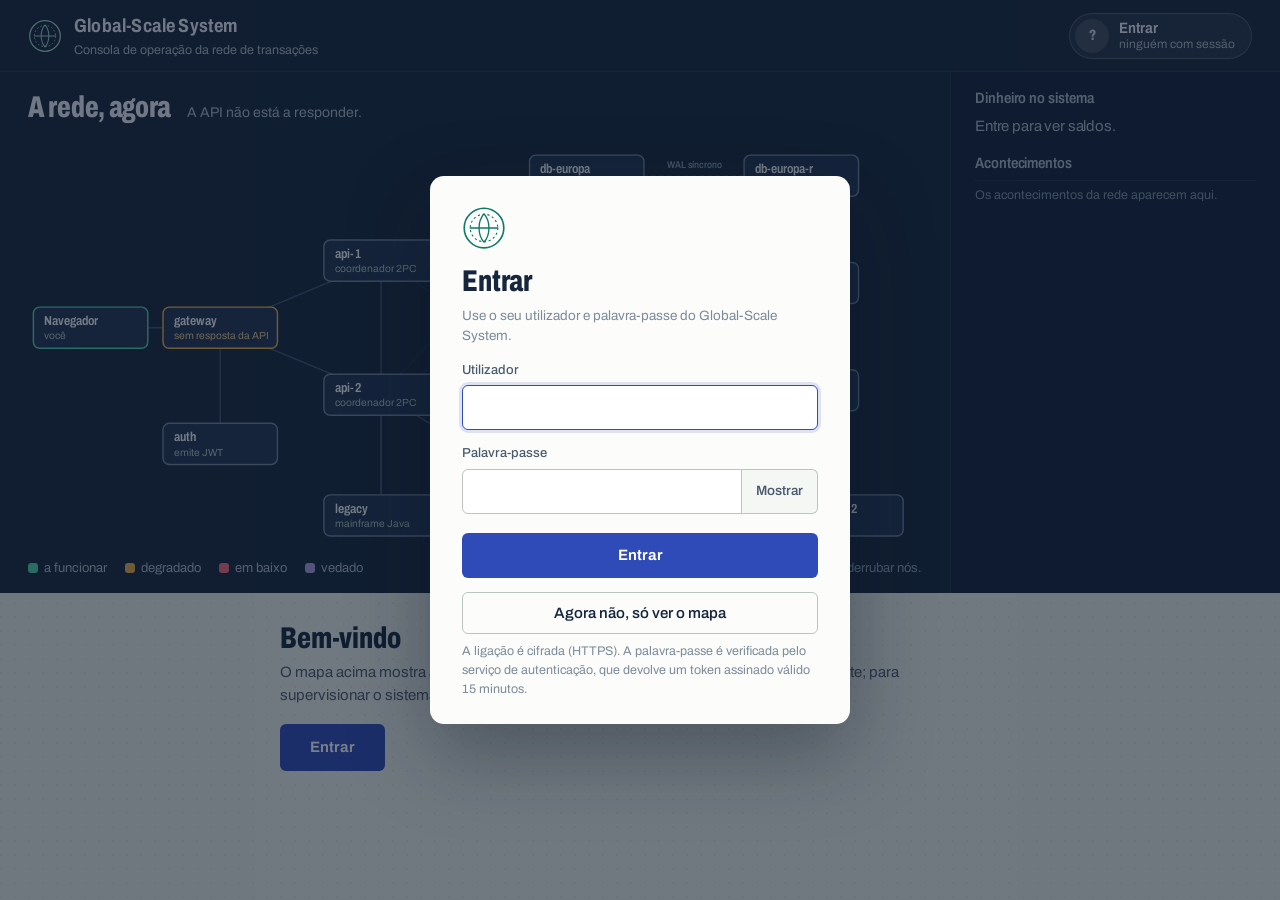
==== ui/index.html @ 15cae607 "Interface grafica, regiao Africa, carteiras moveis, extrato e gestao de clientes Terceiro fragmento " ====
<!doctype html>
<html lang="pt">
<head>
<meta charset="utf-8">
<meta name="viewport" content="width=device-width, initial-scale=1">
<title>Global-Scale System — Consola de operação</title>
<link rel="icon" href="data:,">
<link rel="stylesheet" href="app.css">
</head>
<body>

<header class="barra">
  <div class="marca">
    <svg class="selo-marca" viewBox="0 0 40 40" aria-hidden="true">
      <circle cx="20" cy="20" r="18" fill="none" stroke="currentColor" stroke-width="1.5"/>
      <circle cx="20" cy="20" r="12.5" fill="none" stroke="currentColor" stroke-width="1" stroke-dasharray="2 2.4"/>
      <path d="M7 20h26M20 7c-6 7-6 19 0 26M20 7c6 7 6 19 0 26" fill="none" stroke="currentColor" stroke-width="1.2"/>
    </svg>
    <div>
      <span class="marca-nome">Global-Scale System</span>
      <span class="marca-sub">Consola de operação da rede de transações</span>
    </div>
  </div>
  <div class="utilizador" id="utilizador">
    <button class="pilula" id="pilula" type="button" aria-haspopup="true" aria-expanded="false">
      <span class="pil-ini" id="pil-ini" aria-hidden="true">?</span>
      <span class="pil-texto"><span class="pil-nome" id="pil-nome">Entrar</span><span class="pil-papel" id="pil-papel">ninguém com sessão</span></span>
    </button>
    <div class="pil-menu" id="pil-menu" hidden>
      <p id="pil-menu-info"></p>
      <button class="discreto" id="btn-sair" type="button">Terminar sessão</button>
    </div>
  </div>
</header>

<!-- ======================================================= MAPA AO VIVO -->
<section class="palco" aria-label="Estado da rede ao vivo">
  <div class="palco-mapa">
    <div class="palco-cab">
      <h1>A rede, agora</h1>
      <p id="mapa-legenda">A ler o estado dos nós…</p>
    </div>
    <svg id="mapa" viewBox="0 0 1000 475" role="img" aria-label="Topologia do sistema"></svg>
    <ul class="legenda-cores" aria-label="Legenda">
      <li><i class="c-ok"></i>a funcionar</li>
      <li><i class="c-aviso"></i>degradado</li>
      <li><i class="c-falha"></i>em baixo</li>
      <li><i class="c-vedado"></i>vedado</li>
      <li class="dica" id="mapa-dica"></li>
    </ul>
  </div>
  <aside class="livro">
    <h2 id="livro-titulo">Dinheiro no sistema</h2>
    <div id="livro-total" class="livro-total">—</div>
    <div class="livro-moeda" id="livro-moeda">equivalente em meticais</div>
    <dl id="livro-moedas" class="livro-moedas"></dl>
    <div id="livro-conservacao" class="livro-conservacao"></div>
    <h2 class="livro-ev">Acontecimentos</h2>
    <ol id="eventos" class="eventos"></ol>
  </aside>
</section>

<div class="corpo">
  <nav class="menu" id="menu" aria-label="Secções">
    <!-- Cliente -->
    <p class="menu-grupo" data-papel="cliente">O meu banco</p>
    <button data-sep="inicio" data-papel="cliente">Início</button>
    <button data-sep="transferir" data-papel="cliente">Transferir</button>
    <button data-sep="extrato" data-papel="cliente">Extrato</button>
    <p class="menu-grupo" data-papel="cliente">Pôr à prova</p>
    <button data-sep="seguranca" data-papel="cliente">Ataques</button>
    <!-- Administrador -->
    <p class="menu-grupo" data-papel="admin">Gestão</p>
    <button data-sep="clientes" data-papel="admin">Clientes e contas</button>
    <button data-sep="depositar" data-papel="admin">Depositar</button>
    <p class="menu-grupo" data-papel="admin">Supervisão</p>
    <button data-sep="bd" data-papel="admin">Bases de dados</button>
    <button data-sep="cenarios" data-papel="admin">Cenários de falha</button>
    <button data-sep="admin" data-papel="admin">Coordenador 2PC</button>
    <button data-sep="dfs" data-papel="admin">Ficheiros no HDFS</button>
    <!-- Ambos -->
    <p class="menu-grupo" data-papel="ambos">Informação</p>
    <button data-sep="cambio" data-papel="ambos">Câmbio</button>
  </nav>

  <main>
    <!-- ===================================================== SEM SESSÃO -->
    <section class="painel" id="sep-entrada">
      <header class="painel-cab">
        <h2>Bem-vindo</h2>
        <p>O mapa acima mostra a rede em tempo real. Para movimentar contas, entre como cliente; para supervisionar o sistema e simular falhas, entre como administrador.</p>
      </header>
      <button class="acao" id="btn-entrar-grande" type="button">Entrar</button>
    </section>

    <!-- ===================================================== CLIENTE: INÍCIO -->
    <section class="painel" id="sep-inicio" hidden>
      <header class="painel-cab">
        <h2 id="ola">Olá</h2>
        <p>Saldos lidos agora, em paralelo, nos servidores da Europa, da América e de África.</p>
      </header>
      <div id="cartoes-contas" class="cartoes-contas"></div>
      <div class="atalhos">
        <button class="atalho" type="button" data-ir="transferir" data-modo="interna"><b>Transferir</b><span>para clientes do Global-Scale</span></button>
        <button class="atalho" type="button" data-ir="transferir" data-modo="carteira"><b>Carteira móvel</b><span>M-Pesa, e-Mola ou mKesh</span></button>
        <button class="atalho" type="button" data-ir="transferir" data-modo="banco"><b>Outro banco</b><span>transferência por IBAN</span></button>
        <button class="atalho" type="button" data-ir="extrato"><b>Extrato</b><span>débitos, créditos e saldos</span></button>
      </div>
      <h2 class="titulo-sec">Últimos movimentos</h2>
      <div id="ultimos"></div>
    </section>

    <!-- ===================================================== CLIENTE: TRANSFERIR -->
    <section class="painel" id="sep-transferir" hidden>
      <header class="painel-cab">
        <h2>Transferir</h2>
        <p>Escolha para onde vai o dinheiro. Antes de enviar, verá sempre um resumo para confirmar.</p>
      </header>
      <div class="segmentos" role="tablist" aria-label="Tipo de transferência">
        <button type="button" role="tab" data-modo="interna" aria-selected="true">Cliente do Global-Scale</button>
        <button type="button" role="tab" data-modo="carteira" aria-selected="false">Carteira móvel</button>
        <button type="button" role="tab" data-modo="banco" aria-selected="false">Outro banco</button>
      </div>

      <form id="form-transf" class="folha" novalidate>
        <div class="campos dois">
          <label><span>De</span><select id="tr-origem" required></select></label>
          <!-- destino: cliente do Global-Scale -->
          <label data-modo="interna"><span>Para</span><select id="tr-destino"></select></label>
          <!-- destino: carteira móvel -->
          <div data-modo="carteira" class="destino-carteira">
            <span class="rotulo">Operadora</span>
            <div class="operadoras" id="operadoras" role="radiogroup" aria-label="Operadora">
              <button type="button" role="radio" data-op="M-PESA" class="op mpesa" aria-checked="true">M-Pesa</button>
              <button type="button" role="radio" data-op="E-MOLA" class="op emola" aria-checked="false">e-Mola</button>
              <button type="button" role="radio" data-op="MKESH" class="op mkesh" aria-checked="false">mKesh</button>
            </div>
          </div>
          <!-- destino: outro banco -->
          <label data-modo="banco"><span>Banco de destino</span><select id="tr-banco">
            <option value="BCI">BCI</option><option value="MILLENNIUM-BIM">Millennium bim</option>
            <option value="STANDARD-BANK">Standard Bank</option><option value="ABSA">Absa</option>
            <option value="MOZA">Moza Banco</option><option value="BANCO-PARCEIRO-MZ">Banco Parceiro</option>
          </select></label>
        </div>
        <div class="campos dois" data-modo="carteira">
          <label><span>Número de telemóvel</span>
            <span class="com-prefixo"><b>+258</b><input id="tr-numero" inputmode="numeric" placeholder="84 123 4567" autocomplete="off"></span>
          </label>
          <div class="titular-carteira" id="tr-titular" aria-live="polite"><span class="nota">Escreva o número para confirmarmos o nome do titular.</span></div>
        </div>
        <div class="campos dois" data-modo="banco">
          <label><span>IBAN do destinatário</span><input id="tr-iban" placeholder="MZ59 0001 0000 0012 3456 7890 1" autocomplete="off"></label>
          <label><span>Nome do destinatário</span><input id="tr-nome-banco" placeholder="Como aparece na conta" autocomplete="off"></label>
        </div>
        <div class="campos dois">
          <label><span>Montante</span>
            <span class="com-moeda"><input id="tr-valor" inputmode="decimal" placeholder="0,00" required><b id="tr-moeda">€</b></span>
          </label>
          <div class="previsao" id="tr-previsao" aria-live="polite"></div>
        </div>
        <details class="avancado">
          <summary>Modo de demonstração: simular uma falha nesta transferência</summary>
          <div class="campos dois" data-modo="interna">
            <label><span>Falha a simular</span><select id="tr-falha">
              <option value="">Nenhuma (transferência normal)</option>
              <option value="participante_indisponivel_fase1">Um servidor fica inacessível na fase 1</option>
              <option value="atraso_fase2">O coordenador espera 20 s antes da fase 2</option>
              <option value="crash_coordenador_fase2">O coordenador morre na fase 2 e reinicia</option>
              <option value="crash_permanente_coordenador">O coordenador morre de vez na fase 2</option>
            </select></label>
            <label><span>Servidor que coordena</span><select id="tr-via">
              <option value="">O que o gateway escolher</option>
              <option value="api-1">api-1</option>
              <option value="api-2">api-2</option>
            </select></label>
          </div>
          <label class="marcar" data-modo="externo"><input type="checkbox" id="tr-legado-falha"> A rede interbancária está em baixo (o dinheiro é debitado e depois devolvido)</label>
        </details>
        <p class="erro-texto" id="tr-erro" aria-live="polite"></p>
        <div class="rodape-form">
          <p class="nota" id="tr-nota">Antes de enviar, verá um resumo para confirmar.</p>
          <button class="acao" type="submit">Rever transferência</button>
        </div>
      </form>

      <div id="confirmacao" class="confirmacao" hidden>
        <h3>Confirme a transferência</h3>
        <div class="resumo" id="resumo"></div>
        <p class="nota" id="resumo-nota"></p>
        <div class="rodape-form">
          <button class="discreto" id="btn-voltar" type="button">Voltar e alterar</button>
          <button class="acao" id="btn-confirmar" type="button">Confirmar e transferir</button>
        </div>
      </div>
      <div id="res-transf" class="respostas"></div>
    </section>

    <!-- ===================================================== CLIENTE: EXTRATO -->
    <section class="painel" id="sep-extrato" hidden>
      <header class="painel-cab com-acao">
        <div><h2>Extrato</h2><p>Débitos, créditos e o saldo depois de cada movimento.</p></div>
        <div class="grupo-botoes sem-margem nao-imprimir">
          <button class="discreto" id="btn-csv" type="button">Descarregar CSV</button>
          <button class="discreto" id="btn-imprimir" type="button">Imprimir</button>
        </div>
      </header>
      <form class="filtros nao-imprimir" id="form-extrato">
        <label><span>Conta</span><select id="ex-conta"></select></label>
        <label><span>Período</span><select id="ex-periodo">
          <option value="30">Últimos 30 dias</option><option value="mes">Este mês</option>
          <option value="7">Últimos 7 dias</option><option value="tudo" selected>Desde a abertura</option>
          <option value="outro">Escolher datas…</option>
        </select></label>
        <label class="datas" data-datas><span>De</span><input type="date" id="ex-de"></label>
        <label class="datas" data-datas><span>Até</span><input type="date" id="ex-ate"></label>
      </form>
      <div id="extrato"></div>
    </section>

    <!-- ===================================================== CLIENTE: ATAQUES -->
    <section class="painel" id="sep-seguranca" hidden>
      <header class="painel-cab">
        <h2>Ataques</h2>
        <p>Cada botão envia à API um pedido malicioso real, feito com a sua sessão. O resultado mostra a defesa que o travou.</p>
      </header>
      <div class="ataques" id="lista-ataques"></div>
      <div id="res-seg" class="respostas"></div>
    </section>

    <!-- ===================================================== ADMIN: CENÁRIOS -->
    <section class="painel" id="sep-cenarios" hidden>
      <header class="painel-cab">
        <h2>Cenários de falha</h2>
        <p>Cada cenário derruba contentores reais, gera tráfego e confirma no fim que o dinheiro no sistema é o mesmo. Acompanhe no mapa.</p>
        <p class="nota">O administrador não movimenta contas. As transferências dos cenários são feitas automaticamente por dois clientes de teste (Ana e Diego), como num teste automático.</p>
      </header>
      <div class="cenarios" id="lista-cenarios"></div>
      <div class="diario">
        <div class="diario-cab"><h3>Diário de execução</h3><button id="btn-limpar-exec" class="discreto" type="button">Limpar</button></div>
        <ol class="exec" id="exec"><li class="vazio">Escolha um cenário para começar.</li></ol>
      </div>
    </section>

    <!-- ===================================================== ADMIN: CLIENTES -->
    <section class="painel" id="sep-clientes" hidden>
      <header class="painel-cab com-acao">
        <div><h2>Clientes e contas</h2>
        <p>Os utilizadores vêm do serviço de autenticação; as contas, dos três fragmentos.</p></div>
        <div class="grupo-botoes sem-margem">
          <button id="btn-clientes" class="discreto" type="button">Atualizar</button>
          <button id="btn-novo-cliente" class="acao" type="button">Novo cliente</button>
        </div>
      </header>
      <form id="form-cliente" class="folha" hidden novalidate>
        <h3>Novo cliente</h3>
        <div class="campos dois">
          <label><span>Nome completo</span><input id="nc-nome" placeholder="ex.: Marta Sitoe" autocomplete="off"></label>
          <label><span>Utilizador (para entrar)</span><input id="nc-user" placeholder="ex.: marta" autocomplete="off" autocapitalize="none" spellcheck="false"></label>
        </div>
        <div class="campos dois">
          <label><span>Palavra-passe inicial</span>
            <span class="com-olho"><input id="nc-pass" autocomplete="new-password"><button type="button" id="btn-gerar" class="olho">Gerar</button></span>
          </label>
          <p class="nota alinhar-fundo">Mínimo 8 caracteres, com letras e números. Entregue-a ao cliente.</p>
        </div>
        <h3 class="sub-titulo">Primeira conta</h3>
        <div class="campos tres">
          <label><span>Região (servidor onde fica guardada)</span><select id="nc-regiao">
            <option value="AF">África</option><option value="EU">Europa</option><option value="AM">América</option></select></label>
          <label><span>Moeda</span><select id="nc-moeda">
            <option value="MZN">Meticais (MT)</option><option value="EUR">Euros (€)</option>
            <option value="USD">Dólares (US$)</option><option value="ZAR">Randes (R)</option></select></label>
          <label><span>Depósito inicial (opcional)</span><input id="nc-deposito" inputmode="decimal" placeholder="0,00"></label>
        </div>
        <p class="erro-texto" id="nc-erro" aria-live="polite"></p>
        <div class="rodape-form">
          <button class="discreto" id="btn-cancelar-cliente" type="button">Cancelar</button>
          <button class="acao" type="submit">Criar cliente</button>
        </div>
      </form>
      <form id="form-conta" class="folha" hidden novalidate>
        <h3 id="na-titulo">Abrir conta</h3>
        <div class="campos dois">
          <label><span>Região</span><select id="na-regiao">
            <option value="AF">África</option><option value="EU">Europa</option><option value="AM">América</option></select></label>
          <label><span>Moeda</span><select id="na-moeda">
            <option value="MZN">Meticais (MT)</option><option value="EUR">Euros (€)</option>
            <option value="USD">Dólares (US$)</option><option value="ZAR">Randes (R)</option></select></label>
        </div>
        <p class="erro-texto" id="na-erro"></p>
        <div class="rodape-form">
          <button class="discreto" id="btn-cancelar-conta" type="button">Cancelar</button>
          <button class="acao" type="submit">Abrir conta</button>
        </div>
      </form>
      <div id="res-clientes" class="respostas"></div>
      <div class="barra-filtro">
        <div class="segmentos" role="tablist" aria-label="Filtrar por região" id="filtro-regiao">
          <button type="button" role="tab" data-reg="" aria-selected="true">Todas as regiões</button>
          <button type="button" role="tab" data-reg="EU" aria-selected="false">Europa</button>
          <button type="button" role="tab" data-reg="AM" aria-selected="false">América</button>
          <button type="button" role="tab" data-reg="AF" aria-selected="false">África</button>
        </div>
        <span class="nota" id="filtro-resumo"></span>
      </div>
      <div id="lista-clientes"></div>
    </section>

    <!-- ===================================================== ADMIN: BASES DE DADOS -->
    <section class="painel" id="sep-bd" hidden>
      <header class="painel-cab com-acao">
        <div><h2>Bases de dados</h2>
        <p>Cada nó lido diretamente, um a um. Cada região guarda só as suas contas; a réplica tem de ser igual ao primário; a tabela de taxas é igual em todos.</p></div>
        <button id="btn-bd" class="discreto" type="button">Atualizar</button>
      </header>
      <div id="bd-resumo"></div>
      <div id="bd-detalhe"></div>
    </section>

    <!-- ===================================================== ADMIN: DEPOSITAR -->
    <section class="painel" id="sep-depositar" hidden>
      <header class="painel-cab">
        <h2>Depositar</h2>
        <p>Regista dinheiro que entra no banco, por exemplo um depósito ao balcão. O administrador pode creditar contas, mas nunca as pode debitar.</p>
      </header>
      <form id="form-deposito" class="folha" novalidate>
        <div class="campos dois">
          <label><span>Conta do cliente</span><select id="dp-conta"></select></label>
          <label><span>Descrição (aparece no extrato)</span><input id="dp-desc" value="Depósito em numerário"></label>
        </div>
        <div class="campos dois">
          <label><span>Montante</span><span class="com-moeda"><input id="dp-valor" inputmode="decimal" placeholder="0,00"><b id="dp-moeda">MT</b></span></label>
          <div class="previsao" id="dp-previsao"></div>
        </div>
        <p class="erro-texto" id="dp-erro" aria-live="polite"></p>
        <div class="rodape-form">
          <p class="nota">O depósito é uma transação local no servidor da conta e fica na auditoria.</p>
          <button class="acao" type="submit">Depositar</button>
        </div>
      </form>
      <div id="res-deposito" class="respostas"></div>
    </section>

    <!-- ===================================================== AMBOS: CÂMBIO -->
    <section class="painel" id="sep-cambio" hidden>
      <header class="painel-cab com-acao">
        <div><h2>Câmbio</h2>
        <p>A tabela de taxas existe em cada servidor de dados. As cópias têm de ser iguais; uma alteração só passa se todas a aceitarem.</p></div>
        <button id="btn-taxas" class="discreto" type="button">Atualizar</button>
      </header>
      <div id="tabela-taxas"></div>
      <form id="form-taxa" class="folha" data-papel="admin">
        <h3>Alterar uma taxa</h3>
        <div class="campos dois">
          <label><span>Moeda</span><select id="tx-moeda"><option>EUR</option><option>USD</option></select></label>
          <label><span>Meticais por unidade</span><input id="tx-valor" inputmode="decimal" value="69.50" required></label>
        </div>
        <div class="rodape-form">
          <p class="nota">Feita com Two-Phase Commit em todas as cópias.</p>
          <button class="acao" type="submit">Alterar em todas as cópias</button>
        </div>
      </form>
      <div id="res-taxa" class="respostas"></div>
    </section>

    <!-- ===================================================== ADMIN: HDFS -->
    <section class="painel" id="sep-dfs" hidden>
      <header class="painel-cab">
        <h2>Ficheiros no HDFS</h2>
        <p>Relatórios e auditoria ficam no sistema de ficheiros distribuído, com cada bloco em dois DataNodes.</p>
      </header>
      <div class="grupo-botoes">
        <button id="btn-rel-gerar" class="acao" type="button">Gerar relatório de saldos</button>
        <button id="btn-rel-listar" class="discreto" type="button">Ver relatórios</button>
        <button id="btn-aud" class="discreto" type="button">Ver auditoria</button>
      </div>
      <div id="lista-rel"></div>
      <div id="lista-aud"></div>
      <div id="res-dfs" class="respostas"></div>
    </section>

    <!-- ===================================================== ADMIN: COORDENADOR -->
    <section class="painel" id="sep-admin" hidden>
      <header class="painel-cab">
        <h2>Coordenador 2PC</h2>
        <p>Transações que cada servidor da API coordenou e as que ainda estão preparadas à espera de decisão.</p>
      </header>
      <div class="grupo-botoes">
        <button id="btn-2pc" class="acao" type="button">Ver estado do coordenador</button>
        <button id="btn-recuperar" class="discreto" type="button">Correr a recuperação agora</button>
        <button id="btn-totais" class="discreto" type="button">Ver totais detalhados</button>
      </div>
      <div id="res-admin" class="respostas"></div>
      <p class="nota">Depois de uma promoção de réplica, reponha a topologia inicial no terminal com <code>powershell -ExecutionPolicy Bypass -File scripts\reset-alta-disponibilidade.ps1</code>.</p>
    </section>
  </main>
</div>

<!-- ======================================================= LOGIN -->
<dialog id="dlg-login" class="dialogo">
  <form id="form-login" class="entrada" novalidate>
    <svg class="selo-entrada" viewBox="0 0 40 40" aria-hidden="true">
      <circle cx="20" cy="20" r="18" fill="none" stroke="currentColor" stroke-width="1.5"/>
      <circle cx="20" cy="20" r="12.5" fill="none" stroke="currentColor" stroke-width="1" stroke-dasharray="2 2.4"/>
      <path d="M7 20h26M20 7c-6 7-6 19 0 26M20 7c6 7 6 19 0 26" fill="none" stroke="currentColor" stroke-width="1.2"/>
    </svg>
    <h2>Entrar</h2>
    <p class="nota">Use o seu utilizador e palavra-passe do Global-Scale System.</p>
    <label><span>Utilizador</span><input id="login-user" autocomplete="username" autocapitalize="none" spellcheck="false" required></label>
    <label><span>Palavra-passe</span>
      <span class="com-olho"><input id="login-pass" type="password" autocomplete="current-password" required>
      <button type="button" id="btn-olho" class="olho" aria-label="Mostrar a palavra-passe">Mostrar</button></span>
    </label>
    <p class="erro-texto" id="login-erro" role="alert"></p>
    <button class="acao largo" type="submit" id="btn-login">Entrar</button>
    <button class="discreto largo" type="button" id="btn-fechar-login">Agora não, só ver o mapa</button>
    <p class="nota pequena">A ligação é cifrada (HTTPS). A palavra-passe é verificada pelo serviço de autenticação, que devolve um token assinado válido 15 minutos.</p>
  </form>
</dialog>

<!-- ======================================================= MENU DO NÓ -->
<div id="menu-no" class="menu-no" hidden>
  <h3 id="menu-no-nome"></h3>
  <p id="menu-no-estado"></p>
  <div id="menu-no-acoes" class="menu-no-acoes"></div>
  <pre id="menu-no-log" class="log"></pre>
</div>

<script src="app.js"></script>
</body>
</html>
---- ui/app.css ----
/* Global-Scale System — consola de operação.
 * Papel de segurança + tinta azul; o verde das notas é "a funcionar". */
@font-face { font-family: "Archivo"; src: url("fonts/archivo.woff2") format("woff2");
  font-weight: 100 900; font-stretch: 62% 125%; font-display: swap; }
@font-face { font-family: "JetBrains Mono"; src: url("fonts/jetbrains-mono.woff2") format("woff2");
  font-weight: 400; font-display: swap; }

:root {
  --papel: #e9eeea;
  --papel-2: #f5f7f4;
  --folha: #fcfdfb;
  --tinta: #16263d;
  --tinta-2: #4a5a6e;
  --tinta-3: #7c8a99;
  --linha: #cfd8d2;
  --nota: #0e7a64;          /* verde-nota: a funcionar */
  --nota-claro: #d5ece4;
  --ambar: #b7791f;
  --ambar-claro: #f6e8cc;
  --carmim: #b3263a;
  --carmim-claro: #f5dadd;
  --carimbo: #2f4bb8;       /* ações */
  --carimbo-escuro: #233a92;
  --vedado: #6b5ca5;
  --mono: "JetBrains Mono", ui-monospace, Consolas, monospace;
  --texto: "Archivo", "Segoe UI", system-ui, sans-serif;
  --r: 6px;
}
* { box-sizing: border-box; }
html { background: var(--papel); }
body { margin: 0; font: 400 15px/1.5 var(--texto); font-stretch: 100%; color: var(--tinta);
  background:
    radial-gradient(circle at 1px 1px, rgba(22,38,61,.05) 1px, transparent 0) 0 0 / 14px 14px,
    var(--papel); min-height: 100vh; }
h1, h2, h3 { font-stretch: 78%; font-weight: 700; letter-spacing: -.005em; line-height: 1.15; margin: 0; }
code { font: 13px var(--mono); background: rgba(22,38,61,.06); padding: 1px 5px; border-radius: 4px; }
button, input, select { font: inherit; color: inherit; }
:focus-visible { outline: 2px solid var(--carimbo); outline-offset: 2px; }

/* ------------------------------------------------------------ barra */
.barra { display: flex; justify-content: space-between; align-items: center; gap: 16px;
  padding: 12px 28px; background: var(--tinta); color: #e8eef5; }
.marca { display: flex; align-items: center; gap: 12px; }
.selo-marca { width: 34px; height: 34px; color: #9fd3c4; }
.marca-nome { display: block; font-weight: 700; font-stretch: 82%; font-size: 19px; letter-spacing: .01em; }
.marca-sub { display: block; font-size: 12.5px; color: #a9b8c9; }
.utilizador { position: relative; }
.pilula { display: flex; align-items: center; gap: 10px; background: rgba(255,255,255,.06); border: 1px solid rgba(255,255,255,.18);
  color: #e8eef5; border-radius: 999px; padding: 5px 16px 5px 5px; cursor: pointer; }
.pilula:hover { background: rgba(255,255,255,.12); }
.pil-ini { width: 34px; height: 34px; border-radius: 50%; display: grid; place-items: center; background: rgba(255,255,255,.12);
  font-weight: 800; font-stretch: 75%; font-size: 15px; color: #c9d5e2; }
.pilula.ligada .pil-ini { background: #4fd1ad; color: #0d3b31; }
.pilula.ligada.admin .pil-ini { background: #a9b9ff; color: #1b2b6b; }
.pil-texto { display: flex; flex-direction: column; align-items: flex-start; line-height: 1.2; text-align: left; }
.pil-nome { font-weight: 650; font-stretch: 88%; font-size: 15px; }
.pil-papel { font-size: 12px; color: #a9b8c9; }
.pil-menu { position: absolute; right: 0; top: calc(100% + 8px); z-index: 30; background: var(--folha); color: var(--tinta);
  border: 1px solid var(--linha); border-radius: 10px; padding: 14px; width: 260px; box-shadow: 0 18px 50px rgba(10,20,35,.35); }
.pil-menu p { margin: 0 0 10px; font-size: 13.5px; color: var(--tinta-2); }
.pil-menu button { width: 100%; }

/* ------------------------------------------------------------ palco (mapa + livro) */
.palco { display: grid; grid-template-columns: minmax(0, 1fr) 330px; background: var(--tinta); color: #e8eef5;
  border-top: 1px solid rgba(255,255,255,.08); }
.palco-mapa { padding: 18px 28px 14px; min-width: 0; }
.palco-cab { display: flex; align-items: baseline; gap: 16px; flex-wrap: wrap; }
.palco-cab h1 { font-size: 30px; font-stretch: 70%; font-weight: 800; letter-spacing: -.01em; }
.palco-cab p { margin: 0; color: #a9b8c9; font-size: 14px; }
#mapa { width: 100%; height: auto; display: block; margin-top: 6px; max-height: 520px; }
.legenda-cores { list-style: none; display: flex; flex-wrap: wrap; gap: 18px; margin: 4px 0 0; padding: 0;
  font-size: 13px; color: #a9b8c9; }
.legenda-cores i { display: inline-block; width: 10px; height: 10px; border-radius: 3px; margin-right: 6px; vertical-align: -1px; }
.c-ok { background: #4fd1ad; } .c-aviso { background: #e6b04f; } .c-falha { background: #ef6b7d; } .c-vedado { background: #a99be0; }
.legenda-cores .dica { margin-left: auto; color: #8ea2b8; }

/* nós do mapa (SVG) */
.ligacao { stroke: #3d5372; stroke-width: 1.6; fill: none; }
.ligacao.replica { stroke: #5f7ea6; stroke-dasharray: 5 4; }
.ligacao.vigia { stroke: #5a6d86; stroke-dasharray: 2 4; }
.ligacao.inativa { opacity: .18; }
.ligacao.oculta { opacity: 0; }
.ligacao.viva { stroke: #7fb8ff; }
.rot-ligacao { fill: #8ea2b8; font: 500 11px var(--texto); font-stretch: 85%; }
.no rect.corpo { fill: #1f3352; stroke: #4fd1ad; stroke-width: 1.6; rx: 7; }
.no text.nome { fill: #f1f5f9; font: 650 14.5px var(--texto); font-stretch: 80%; }
.no text.papel { fill: #a9c4bb; font: 400 11.5px var(--texto); }
.no.aviso rect.corpo { stroke: #e6b04f; } .no.aviso text.papel { fill: #e6c78a; }
.no.falha rect.corpo { stroke: #ef6b7d; fill: #2b2234; stroke-dasharray: 4 3; }
.no.falha text.nome { fill: #c6a7b0; } .no.falha text.papel { fill: #ef8f9d; }
.no.vedado rect.corpo { stroke: #a99be0; fill: #262849; } .no.vedado text.papel { fill: #c7bdf0; }
.no.desconhecido rect.corpo { stroke: #6d819b; }
.no.primario rect.coroa { fill: #4fd1ad; }
.no rect.coroa { fill: transparent; }
.no.clicavel { cursor: pointer; }
.no.clicavel:hover rect.corpo, .no.clicavel:focus rect.corpo { fill: #284369; }
.no:focus { outline: none; }
.no:focus-visible rect.corpo { stroke-width: 3; }
.pacote { fill: #ffd27a; }
.pacote.f2 { fill: #7fe0c4; }
.pacote.aborto { fill: #ef6b7d; }

/* livro (totais) */
.livro { background: #12203a; padding: 18px 24px; border-left: 1px solid rgba(255,255,255,.08); display: flex; flex-direction: column; min-width: 0; }
.livro h2 { font-size: 15px; color: #a9b8c9; font-weight: 600; font-stretch: 85%; }
.livro-total { font-size: 40px; font-weight: 800; font-stretch: 68%; line-height: 1.05; margin-top: 8px;
  font-variant-numeric: tabular-nums; color: #fff; letter-spacing: -.01em; }
.livro-total.vazio { font-size: 15px; font-weight: 400; font-stretch: 100%; color: #a9b8c9; line-height: 1.4; }
.livro-moeda { font-size: 13px; color: #8ea2b8; margin-bottom: 10px; }
.livro-moedas { display: grid; grid-template-columns: auto 1fr; gap: 3px 14px; margin: 0; font-size: 14px; }
.livro-moedas dt { color: #8ea2b8; } .livro-moedas dd { margin: 0; text-align: right; font-variant-numeric: tabular-nums; }
.livro-conservacao { margin-top: 12px; font-size: 13px; padding: 8px 10px; border-radius: var(--r); background: rgba(79,209,173,.1); color: #9fe6cf; }
.livro-conservacao:empty { display: none; }
.livro-conservacao.mudou { background: rgba(230,176,79,.14); color: #f0cf8f; }
.livro-ev { margin-top: 18px; }
.eventos { list-style: none; margin: 8px 0 0; padding: 0; font-size: 12.5px; overflow: auto; max-height: 190px; flex: 1; }
.eventos li { padding: 5px 0; border-top: 1px solid rgba(255,255,255,.07); color: #c9d5e2; display: grid; grid-template-columns: 58px 1fr; gap: 8px; }
.eventos time { color: #7d91a8; font-variant-numeric: tabular-nums; }
.eventos li.ok span { color: #9fe6cf; } .eventos li.falha span { color: #f3a3ae; } .eventos li.aviso span { color: #f0cf8f; }
.eventos li.vazio { display: block; color: #7d91a8; }

/* ------------------------------------------------------------ corpo */
.corpo { display: grid; grid-template-columns: 220px minmax(0, 1fr); gap: 32px; max-width: 1280px; margin: 0 auto; padding: 28px 28px 60px; }
.menu { display: flex; flex-direction: column; gap: 2px; position: sticky; top: 16px; align-self: start; }
.menu-grupo { margin: 16px 0 4px 10px; font-size: 12.5px; color: var(--tinta-3); font-weight: 600; }
.menu-grupo:first-child { margin-top: 0; }
.menu button { text-align: left; background: none; border: none; padding: 8px 10px; border-radius: var(--r); cursor: pointer;
  color: var(--tinta-2); font-size: 15px; border-left: 3px solid transparent; }
.menu button:hover { background: rgba(22,38,61,.05); color: var(--tinta); }
.menu button.ativo { color: var(--tinta); font-weight: 650; background: var(--folha); border-left-color: var(--carimbo);
  box-shadow: 0 1px 0 var(--linha); }

.painel-cab { margin-bottom: 18px; max-width: 72ch; }
.painel-cab.com-acao { display: flex; justify-content: space-between; align-items: flex-end; gap: 16px; max-width: none; }
.painel-cab h2 { font-size: 30px; font-stretch: 72%; font-weight: 800; }
.painel-cab p { margin: 6px 0 0; color: var(--tinta-2); max-width: 70ch; }
.painel h3 { font-size: 18px; }

/* formulários */
.folha { background: var(--folha); border: 1px solid var(--linha); border-radius: 10px; padding: 20px 22px; display: flex; flex-direction: column; gap: 14px;
  box-shadow: 0 1px 0 rgba(22,38,61,.04); }
.folha.compacta { padding: 0; border: none; background: none; box-shadow: none; }
.campos { display: grid; gap: 14px; }
.campos.tres { grid-template-columns: 1fr 1fr 1fr; }
.campos.dois { grid-template-columns: 1fr 1fr; }
label span { display: block; font-size: 13px; color: var(--tinta-2); margin-bottom: 5px; font-weight: 500; }
input, select { width: 100%; padding: 10px 12px; border: 1px solid #b9c5be; border-radius: var(--r); background: #fff; font-size: 15.5px; }
input:focus, select:focus { border-color: var(--carimbo); outline: none; box-shadow: 0 0 0 3px rgba(47,75,184,.15); }
label.marcar { display: flex; gap: 10px; align-items: center; font-size: 14.5px; }
label.marcar input { width: 18px; height: 18px; accent-color: var(--carimbo); }
details.avancado { border-top: 1px dashed var(--linha); padding-top: 12px; }
details.avancado summary { cursor: pointer; color: var(--carimbo); font-weight: 550; font-size: 14.5px; }
details.avancado[open] summary { margin-bottom: 12px; }
.rodape-form { display: flex; justify-content: space-between; align-items: center; gap: 16px; flex-wrap: wrap; }
.nota { color: var(--tinta-3); font-size: 13.5px; margin: 0; max-width: 62ch; }
.acao { background: var(--carimbo); color: #fff; border: none; border-radius: var(--r); padding: 11px 22px; font-weight: 650; cursor: pointer; font-size: 15px; }
.acao:hover { background: var(--carimbo-escuro); }
.acao:disabled, .discreto:disabled { opacity: .55; cursor: progress; }
.discreto { background: transparent; border: 1px solid #b9c5be; color: var(--tinta); border-radius: var(--r); padding: 9px 16px; cursor: pointer; font-weight: 550; }
.discreto:hover { border-color: var(--tinta); }
.perigo { background: transparent; border: 1px solid #d9a3ab; color: var(--carmim); border-radius: var(--r); padding: 8px 14px; cursor: pointer; font-weight: 600; }
.perigo:hover { background: var(--carmim-claro); }
.grupo-botoes { display: flex; gap: 10px; flex-wrap: wrap; margin-bottom: 14px; }

/* respostas */
.respostas { margin-top: 18px; display: flex; flex-direction: column; gap: 12px; }
.recibo { background: var(--folha); border: 1px solid var(--linha); border-radius: 10px; overflow: hidden; }
.recibo-cab { display: flex; align-items: center; gap: 12px; padding: 12px 18px; border-bottom: 1px solid var(--linha); flex-wrap: wrap; }
.recibo-cab h4 { margin: 0; font-size: 16px; font-stretch: 85%; font-weight: 700; flex: 1; min-width: 200px; }
.carimbo { font-size: 12.5px; font-weight: 700; padding: 3px 10px; border-radius: 4px; border: 1.5px solid currentColor; letter-spacing: .02em;
  transform: rotate(-1.5deg); display: inline-block; font-stretch: 85%; }
.carimbo.ok { color: var(--nota); background: var(--nota-claro); }
.carimbo.aviso { color: var(--ambar); background: var(--ambar-claro); }
.carimbo.erro { color: var(--carmim); background: var(--carmim-claro); }
.recibo-meta { font-size: 12.5px; color: var(--tinta-3); }
.recibo-corpo { padding: 12px 18px 16px; }
.recibo-meta { margin-bottom: 12px; }
.recibo-num { display: flex; gap: 28px; flex-wrap: wrap; margin-bottom: 10px; }
.recibo-num div { display: flex; flex-direction: column; }
.recibo-num small { color: var(--tinta-3); font-size: 12.5px; }
.recibo-num strong { font-size: 24px; font-stretch: 72%; font-weight: 750; font-variant-numeric: tabular-nums; }
.recibo dl { display: grid; grid-template-columns: max-content 1fr; gap: 4px 16px; margin: 0; font-size: 14px; }
.recibo dt { color: var(--tinta-3); }
.recibo dd { margin: 0; word-break: break-word; }
.recibo dd.mono { font: 13px var(--mono); word-break: break-all; }
.rasto { list-style: none; margin: 12px 0 0; padding: 0; border-left: 2px solid var(--linha); }
.rasto li { position: relative; padding: 3px 0 3px 16px; font-size: 13.5px; color: var(--tinta-2); }
.rasto li::before { content: ""; position: absolute; left: -5px; top: 10px; width: 8px; height: 8px; border-radius: 50%; background: var(--linha); }
.rasto li.fase1::before { background: #d6a94a; } .rasto li.decisao::before { background: var(--carimbo); }
.rasto li.fase2::before { background: var(--nota); } .rasto li.mau::before { background: var(--carmim); }
.rasto li.decisao { color: var(--tinta); font-weight: 650; }
details.json { margin-top: 10px; } details.json summary { cursor: pointer; color: var(--tinta-3); font-size: 13px; }
pre.json, pre.log { background: #13213a; color: #d6e2ef; border-radius: var(--r); padding: 12px; font: 12.5px/1.5 var(--mono);
  overflow: auto; max-height: 340px; white-space: pre-wrap; word-break: break-all; margin: 8px 0 0; }

/* tabelas */
.quadro { width: 100%; border-collapse: collapse; background: var(--folha); border: 1px solid var(--linha); border-radius: 10px; overflow: hidden; font-size: 14.5px; }
.quadro th { text-align: left; font-weight: 600; color: var(--tinta-2); font-size: 13px; padding: 10px 14px; border-bottom: 1px solid var(--linha); background: var(--papel-2); }
.quadro td { padding: 10px 14px; border-bottom: 1px solid #e3e9e5; }
.quadro tr:last-child td { border-bottom: none; }
.quadro td.num { text-align: right; font-variant-numeric: tabular-nums; font-stretch: 85%; font-weight: 600; font-size: 16px; }
.quadro td.id { font-weight: 650; font-stretch: 85%; }
.quadro tr.clicavel { cursor: pointer; }
.quadro tr.clicavel:hover td { background: #eef3f0; }
.quadro tr.selecionada td { background: #e4ecf9; }
.regiao { display: inline-block; font-size: 12px; padding: 1px 8px; border-radius: 10px; background: #e1e8f4; color: var(--carimbo-escuro); font-weight: 600; }
.regiao.am { background: #e7e1f3; color: #50408a; }
.regiao.af { background: #f6e8cc; color: #8a5a12; }
.cabeca-tabela { display: flex; justify-content: space-between; align-items: baseline; margin: 6px 2px 8px; font-size: 13px; color: var(--tinta-3); gap: 12px; flex-wrap: wrap; }
.parcial { color: var(--ambar); font-weight: 600; }
.vazio-msg { padding: 22px; text-align: center; color: var(--tinta-3); background: var(--folha); border: 1px dashed var(--linha); border-radius: 10px; }
.vazio-msg button { margin-top: 10px; }
#form-taxa { margin-top: 18px; }
#lista-rel, #lista-aud { margin-top: 12px; }
#lista-aud h3 { margin: 16px 0 6px; font-size: 16px; }

/* cenários e ataques */
.cenarios, .ataques { display: grid; grid-template-columns: repeat(auto-fill, minmax(250px, 1fr)); gap: 12px; }
.cen { background: var(--folha); border: 1px solid var(--linha); border-radius: 10px; padding: 16px; display: flex; flex-direction: column; gap: 8px;
  border-top: 3px solid var(--tipo, var(--carimbo)); }
.cen h3 { font-size: 17.5px; }
.cen p { margin: 0; color: var(--tinta-2); font-size: 14px; flex: 1; }
.cen .tipo { font-size: 12.5px; color: var(--tinta-3); font-weight: 600; }
.cen button { align-self: flex-start; }
.cen.a-correr { border-color: var(--carimbo); box-shadow: 0 0 0 3px rgba(47,75,184,.15); }
.cen[data-tipo="dados"] { --tipo: var(--nota); } .cen[data-tipo="2pc"] { --tipo: var(--carimbo); }
.cen[data-tipo="ha"] { --tipo: var(--vedado); } .cen[data-tipo="app"] { --tipo: var(--ambar); }
.ataques .cen { border-top-color: var(--carmim); }
.diario { margin-top: 18px; background: var(--folha); border: 1px solid var(--linha); border-radius: 10px; padding: 16px 18px; }
.diario-cab { display: flex; justify-content: space-between; align-items: center; margin-bottom: 8px; }
ol.exec { list-style: none; margin: 0; padding: 0; font-size: 14px; max-height: 460px; overflow: auto; }
ol.exec li { display: grid; grid-template-columns: 70px 1fr; gap: 10px; padding: 5px 0; border-top: 1px solid #e8ede9; }
ol.exec li time { color: var(--tinta-3); font-variant-numeric: tabular-nums; font-size: 13px; }
ol.exec li.ok span { color: var(--nota); font-weight: 550; }
ol.exec li.erro span { color: var(--carmim); font-weight: 550; }
ol.exec li.aviso span { color: var(--ambar); }
ol.exec li.det span { color: var(--tinta-3); font-size: 13px; }
ol.exec li.sec { display: block; border-top: none; margin-top: 12px; font-weight: 750; font-stretch: 80%; font-size: 17px; color: var(--tinta); }
ol.exec li.vazio { display: block; color: var(--tinta-3); border: none; }

/* diálogo de login */
.dialogo { border: none; border-radius: 14px; padding: 26px 28px; width: min(640px, 94vw); background: var(--folha); color: var(--tinta);
  box-shadow: 0 30px 80px rgba(10,20,35,.35); }
.dialogo::backdrop { background: rgba(14,24,40,.55); }
.dialogo h2 { font-size: 26px; font-stretch: 72%; font-weight: 800; }
.dialogo-fechar { float: right; }
.dialogo-fechar button { border: none; color: var(--tinta-3); padding: 4px 8px; }
.dialogo-fechar button:hover { color: var(--tinta); }
.pessoas { display: grid; grid-template-columns: repeat(5, 1fr); gap: 10px; margin: 18px 0 20px; }
.pessoa { display: flex; flex-direction: column; align-items: center; gap: 6px; padding: 14px 6px; border: 1px solid var(--linha); border-radius: 10px;
  background: #fff; cursor: pointer; text-align: center; }
.pessoa:hover { border-color: var(--carimbo); background: #f2f5fd; }
.pessoa .ini { width: 44px; height: 44px; border-radius: 50%; display: grid; place-items: center; font-weight: 800; font-stretch: 75%; font-size: 18px;
  background: var(--nota-claro); color: var(--nota); }
.pessoa.admin .ini { background: #dfe5f7; color: var(--carimbo); }
.pessoa strong { font-size: 15px; } .pessoa small { font-size: 12px; color: var(--tinta-3); line-height: 1.3; }
.erro-texto { color: var(--carmim); font-size: 14px; }
.sair-linha { margin-top: 14px; display: flex; gap: 10px; flex-wrap: wrap; }
.sair-linha:empty { display: none; }

/* menu de um nó */
.menu-no { position: absolute; z-index: 20; width: 300px; background: var(--folha); color: var(--tinta); border-radius: 10px; padding: 14px 16px;
  box-shadow: 0 18px 50px rgba(10,20,35,.4); border: 1px solid var(--linha); }
.menu-no h3 { font-size: 19px; }
.menu-no p { margin: 2px 0 10px; font-size: 13.5px; color: var(--tinta-2); }
.menu-no-acoes { display: flex; flex-wrap: wrap; gap: 6px; }
.menu-no-acoes button { padding: 6px 12px; }
.menu-no .log { max-height: 150px; font-size: 11.5px; }
.menu-no .log:empty { display: none; }

/* ------------------------------------------------------------ responsivo e movimento */
@media (max-width: 1100px) {
  .palco { grid-template-columns: 1fr; }
  .livro { border-left: none; border-top: 1px solid rgba(255,255,255,.08); }
  .eventos { max-height: 140px; }
}
@media (max-width: 860px) {
  .corpo { grid-template-columns: 1fr; padding: 20px 16px 48px; }
  .menu { position: static; flex-direction: row; flex-wrap: wrap; }
  .menu-grupo { display: none; }
  .campos.tres, .campos.dois { grid-template-columns: 1fr; }
  .pessoas { grid-template-columns: repeat(3, 1fr); }
  .barra { padding: 10px 16px; } .palco-mapa { padding: 14px 16px; }
  .marca-sub { display: none; }
}
@media (prefers-reduced-motion: reduce) { * { transition: none !important; animation: none !important; } }

[hidden] { display: none !important; }

/* ------------------------------------------------------------ entrada */
.dialogo { width: min(420px, 94vw); padding: 30px 32px 26px; }
.entrada { display: flex; flex-direction: column; gap: 14px; }
.entrada h2 { font-size: 30px; }
.entrada .nota { margin-top: -6px; }
.selo-entrada { width: 44px; height: 44px; color: var(--nota); }
.com-olho { display: flex; gap: 0; }
.com-olho input { border-top-right-radius: 0; border-bottom-right-radius: 0; }
.olho { border: 1px solid #b9c5be; border-left: none; background: var(--papel-2); border-radius: 0 var(--r) var(--r) 0; padding: 0 14px;
  cursor: pointer; color: var(--tinta-2); font-size: 13.5px; font-weight: 550; }
.largo { width: 100%; }
.nota.pequena { font-size: 12.5px; }
.erro-texto:empty { display: none; }
.erro-texto { margin: 0; padding: 8px 12px; background: var(--carmim-claro); border-radius: var(--r); }

/* ------------------------------------------------------------ cliente: contas e transferência */
.cartoes-contas { display: grid; grid-template-columns: repeat(auto-fill, minmax(260px, 1fr)); gap: 14px; }
.cartao-conta { background: var(--folha); border: 1px solid var(--linha); border-radius: 12px; padding: 18px 20px; border-left: 4px solid var(--carimbo); }
.cartao-conta.am { border-left-color: var(--vedado); }
.cartao-conta.af { border-left-color: var(--ambar); }
.cc-topo { display: flex; justify-content: space-between; align-items: center; gap: 8px; }
.cc-tipo { font-weight: 650; font-size: 15px; color: var(--tinta-2); }
.cc-saldo { font-size: 32px; font-weight: 800; font-stretch: 70%; margin: 10px 0 4px; font-variant-numeric: tabular-nums; }
.cc-num { font-size: 13px; color: var(--tinta-3); }
.titulo-sec { font-size: 24px; font-stretch: 74%; font-weight: 800; margin: 32px 0 12px; }
.com-moeda { display: flex; align-items: stretch; }
.com-moeda input { border-top-right-radius: 0; border-bottom-right-radius: 0; font-size: 20px; font-weight: 650; font-variant-numeric: tabular-nums; }
.com-moeda b { display: grid; place-items: center; min-width: 52px; padding: 0 12px; border: 1px solid #b9c5be; border-left: none;
  border-radius: 0 var(--r) var(--r) 0; background: var(--papel-2); color: var(--tinta-2); }
.previsao { display: flex; flex-direction: column; justify-content: flex-end; gap: 2px; font-size: 14px; color: var(--tinta-2); padding-bottom: 4px; }
.previsao strong { font-size: 18px; color: var(--nota); font-stretch: 88%; }
.confirmacao { background: var(--folha); border: 2px solid var(--carimbo); border-radius: 12px; padding: 22px 24px; display: flex; flex-direction: column; gap: 14px; }
.confirmacao h3 { font-size: 22px; font-stretch: 74%; }
.resumo { display: flex; flex-direction: column; border-top: 1px solid var(--linha); }
.resumo-linha { display: flex; justify-content: space-between; gap: 16px; padding: 10px 0; border-bottom: 1px solid var(--linha); font-size: 15px; }
.resumo-linha span { color: var(--tinta-3); }
.resumo-linha strong { text-align: right; font-weight: 600; }
.resumo-linha.grande strong { font-size: 26px; font-stretch: 72%; font-weight: 800; }
.resumo-linha.aviso strong { color: var(--ambar); }
.comprovativo { background: var(--folha); border: 1px solid var(--linha); border-radius: 12px; padding: 18px 22px; border-top: 4px solid var(--nota); }
.comprovativo.erro { border-top-color: var(--carmim); } .comprovativo.aviso { border-top-color: var(--ambar); }
.comp-cab { display: flex; align-items: center; gap: 12px; flex-wrap: wrap; margin-bottom: 14px; }
.comp-cab h3 { font-size: 20px; font-stretch: 78%; }
.comp-partes { display: grid; grid-template-columns: 1fr auto 1fr; gap: 14px; align-items: center; margin-bottom: 14px; }
.comp-partes > div:not(.seta) { display: flex; flex-direction: column; }
.comp-partes small { color: var(--tinta-3); font-size: 12.5px; }
.comp-partes strong { font-size: 19px; font-stretch: 85%; }
.comp-partes span { font-size: 13px; color: var(--tinta-3); }
.seta { font-size: 26px; color: var(--tinta-3); }
.motivo { margin: 0 0 8px; font-size: 15px; color: var(--tinta); }
.quadro.movimentos td.entra { color: var(--nota); } .quadro.movimentos td.sai { color: var(--carmim); }
.quadro .sub { display: block; color: var(--tinta-3); font-size: 12.5px; }
.quadro td.ref { font: 12.5px var(--mono); color: var(--tinta-3); }
.seletor { min-width: 240px; }
#sep-entrada .acao { padding: 12px 30px; }

/* ------------------------------------------------------------ cliente: início */
button.cartao-conta { text-align: left; font: inherit; color: inherit; cursor: pointer; display: flex; flex-direction: column; }
button.cartao-conta:hover { box-shadow: 0 6px 20px rgba(22,38,61,.08); transform: translateY(-1px); transition: transform .15s, box-shadow .15s; }
.atalhos { display: grid; grid-template-columns: repeat(auto-fill, minmax(190px, 1fr)); gap: 10px; margin-top: 16px; }
.atalho { display: flex; flex-direction: column; align-items: flex-start; gap: 2px; text-align: left; background: var(--tinta); color: #eef3f8;
  border: none; border-radius: 10px; padding: 14px 16px; cursor: pointer; }
.atalho b { font-size: 16px; font-stretch: 85%; }
.atalho span { font-size: 13px; color: #a9b8c9; }
.atalho:hover { background: #22385a; }
.lista-mov { list-style: none; margin: 0; padding: 0; background: var(--folha); border: 1px solid var(--linha); border-radius: 10px; }
.lista-mov li { display: grid; grid-template-columns: 70px 1fr auto; gap: 14px; align-items: center; padding: 12px 16px; border-bottom: 1px solid #e3e9e5; }
.lista-mov li:last-child { border-bottom: none; }
.lm-data { color: var(--tinta-3); font-size: 13px; }
.lm-desc small { display: block; color: var(--tinta-3); font-size: 12.5px; }
.lm-valor { font-weight: 700; font-stretch: 85%; font-size: 16px; font-variant-numeric: tabular-nums; }
.lm-valor.entra, .quadro td.entra, .ex-resumo .entra strong { color: var(--nota); }
.lm-valor.sai, .quadro td.sai, .ex-resumo .sai strong { color: var(--carmim); }

/* ------------------------------------------------------------ cliente: transferir */
.segmentos { display: inline-flex; background: #dfe6e1; border-radius: 10px; padding: 4px; margin-bottom: 14px; flex-wrap: wrap; }
.segmentos button { border: none; background: transparent; padding: 9px 18px; border-radius: 7px; cursor: pointer; font-weight: 600; color: var(--tinta-2); }
.segmentos button[aria-selected="true"] { background: var(--folha); color: var(--tinta); box-shadow: 0 1px 3px rgba(22,38,61,.15); }
.destino-carteira .rotulo { display: block; font-size: 13px; color: var(--tinta-2); margin-bottom: 5px; font-weight: 500; }
.operadoras { display: flex; gap: 8px; }
.op { flex: 1; border: 2px solid #c9d3cd; background: #fff; border-radius: var(--r); padding: 9px 6px; cursor: pointer; font-weight: 700; font-stretch: 85%; font-size: 15px; }
.op::before { content: ""; display: inline-block; width: 9px; height: 9px; border-radius: 50%; margin-right: 7px; vertical-align: 1px; }
.op.mpesa::before { background: #d6262f; } .op.emola::before { background: #f08a1c; } .op.mkesh::before { background: #f2c12e; }
.op[aria-checked="true"] { border-color: var(--carimbo); background: #eef2fd; }
.com-prefixo { display: flex; }
.com-prefixo b { display: grid; place-items: center; padding: 0 12px; border: 1px solid #b9c5be; border-right: none; border-radius: var(--r) 0 0 var(--r); background: var(--papel-2); color: var(--tinta-2); }
.com-prefixo input { border-top-left-radius: 0; border-bottom-left-radius: 0; font-size: 17px; letter-spacing: .02em; }
.titular-carteira { display: flex; align-items: flex-end; padding-bottom: 10px; font-size: 15px; }
.titular-carteira .bom { color: var(--nota); font-weight: 650; }
.titular-carteira .bom::before { content: "✓ "; }
.titular-carteira .mau { color: var(--carmim); }

/* ------------------------------------------------------------ cliente: extrato */
.filtros { display: flex; gap: 12px; flex-wrap: wrap; align-items: flex-end; margin-bottom: 16px; }
.filtros label { min-width: 200px; }
.filtros label.datas { min-width: 150px; }
.sem-margem { margin: 0; }
.ex-cab { display: flex; justify-content: space-between; gap: 16px; flex-wrap: wrap; background: var(--folha); border: 1px solid var(--linha); border-radius: 10px 10px 0 0; padding: 14px 18px; }
.ex-cab strong { display: block; font-size: 18px; font-stretch: 85%; }
.ex-cab span, .ex-periodo span { display: block; color: var(--tinta-3); font-size: 13px; }
.ex-periodo { text-align: right; font-weight: 600; }
.ex-resumo { display: grid; grid-template-columns: repeat(4, 1fr); background: var(--folha); border: 1px solid var(--linha); border-top: none; margin-bottom: 14px; border-radius: 0 0 10px 10px; }
.ex-resumo div { padding: 12px 18px; border-right: 1px solid #e3e9e5; }
.ex-resumo div:last-child { border-right: none; }
.ex-resumo small { display: block; color: var(--tinta-3); font-size: 12.5px; }
.ex-resumo strong { font-size: 20px; font-stretch: 75%; font-weight: 800; font-variant-numeric: tabular-nums; }
.ex-resumo .forte strong { color: var(--tinta); }
.quadro.extrato td { vertical-align: top; }
.quadro.extrato td.data { white-space: nowrap; color: var(--tinta-2); font-size: 13.5px; }
.quadro.extrato td.num { white-space: nowrap; }
.quadro .sub.ref { font: 11.5px var(--mono); }

/* ------------------------------------------------------------ administrador */
.cl-nome { display: flex; gap: 10px; align-items: center; }
.cl-nome small { display: block; color: var(--tinta-3); font-size: 12.5px; }
.pil-ini.pequeno { width: 32px; height: 32px; font-size: 13px; background: var(--nota-claro); color: var(--nota); flex: none; }
.cl-contas { list-style: none; margin: 0; padding: 0; display: flex; flex-direction: column; gap: 4px; }
.cl-contas li { display: grid; grid-template-columns: 76px 80px 1fr; gap: 10px; align-items: center; font-size: 14px; }
.cl-contas strong { text-align: right; font-variant-numeric: tabular-nums; }
.acoes-linha { white-space: nowrap; text-align: right; }
.acoes-linha button { padding: 6px 12px; margin-left: 4px; }
.quadro.clientes td { vertical-align: middle; }
.sub-titulo { margin-top: 6px; font-size: 16px !important; }
.alinhar-fundo { align-self: end; padding-bottom: 10px; }
.passos { margin: 0 0 12px; padding-left: 20px; color: var(--tinta-2); }
.passos li { margin: 3px 0; }
.credenciais { display: flex; gap: 10px; flex-wrap: wrap; align-items: center; background: var(--ambar-claro); padding: 10px 14px; border-radius: var(--r); }
.credenciais code { background: #fff; font-size: 14px; }
#form-cliente, #form-conta { margin-bottom: 16px; }
#form-cliente h3, #form-conta h3 { font-size: 20px; font-stretch: 78%; }

@media (max-width: 860px) {
  .ex-resumo { grid-template-columns: 1fr 1fr; }
  .lista-mov li { grid-template-columns: 1fr auto; } .lm-data { display: none; }
}

/* ------------------------------------------------------------ impressão do extrato */
@media print {
  body { background: #fff; }
  .barra, .palco, .menu, .nao-imprimir, .painel:not(#sep-extrato) { display: none !important; }
  .corpo { display: block; padding: 0; max-width: none; }
  #sep-extrato .painel-cab p { display: none; }
  .ex-cab, .ex-resumo, .quadro { border-color: #999; }
  .quadro th { background: #eee; }
}
.quadro.extrato th:nth-child(n+3), .quadro.clientes th:last-child { text-align: right; }

/* ------------------------------------------------------------ administrador: filtro por região e bases de dados */
.barra-filtro { display: flex; align-items: center; gap: 14px; flex-wrap: wrap; margin-bottom: 4px; }
.barra-filtro .segmentos { margin-bottom: 10px; }
.barra-filtro .nota { margin: 0 0 10px; }
.bd-grelha { display: grid; grid-template-columns: repeat(auto-fit, minmax(300px, 1fr)); gap: 16px; }
.bd-regiao { background: var(--papel-2); border: 1px solid var(--linha); border-top: 4px solid var(--carimbo); border-radius: 12px; padding: 14px; display: grid; gap: 10px; align-content: start; }
.bd-regiao.am { border-top-color: var(--vedado); }
.bd-regiao.af { border-top-color: var(--ambar); }
.bd-regiao h3 { margin: 0; font-size: 18px; }
.bd-regiao h3 small { font: 12px var(--mono); color: var(--tinta-3); font-weight: 400; }
.bd-no { display: grid; gap: 5px; text-align: left; background: var(--folha); border: 1px solid var(--linha); border-radius: 10px; padding: 12px 14px; cursor: pointer; font: inherit; color: inherit; }
.bd-no:hover { border-color: var(--carimbo); }
.bd-no:focus-visible { outline: 3px solid var(--carimbo); outline-offset: 2px; }
.bd-no.escolhido { border-color: var(--carimbo); box-shadow: 0 0 0 2px var(--carimbo) inset; }
.bd-no.em-baixo { background: var(--carmim-claro); border-color: var(--carmim); }
.bd-nome { display: flex; justify-content: space-between; align-items: center; font-weight: 700; font-size: 15.5px; }
.bd-papel { font-size: 12px; font-weight: 600; padding: 1px 9px; border-radius: 10px; background: #e3e7ec; color: var(--tinta-2); }
.bd-papel.prim { background: var(--nota-claro); color: var(--nota); }
.bd-no.em-baixo .bd-papel { background: var(--carmim); color: #fff; }
.bd-linha { display: flex; justify-content: space-between; gap: 10px; font-size: 13.5px; color: var(--tinta-2); }
.bd-linha b { color: var(--tinta); font-variant-numeric: tabular-nums; text-align: right; }
.bd-linha b.mono { font: 12.5px var(--mono); }
.bd-sync { font-size: 12.5px; font-weight: 600; color: var(--ambar); }
.bd-sync.ok { color: var(--nota); }
.bd-sync.ok::before { content: "✓ "; }
#bd-detalhe { margin-top: 22px; }
.bd-cab { display: flex; align-items: center; gap: 12px; flex-wrap: wrap; }
.bd-cab h3 { margin: 0; font-size: 22px; }
.bd-cab .nota { margin: 0; }
.bd-tit { margin: 22px 0 6px; font-size: 15px; }
#bd-detalhe .rolar { overflow-x: auto; }
#bd-detalhe .quadro.bd { font-size: 13px; }
.quadro.bd td, .quadro.bd th { padding: 7px 10px; white-space: nowrap; }
.quadro.bd td.mono { font: 11.5px var(--mono); color: var(--tinta-2); }
.quadro.bd td.vazio { font: 12px var(--mono); color: var(--tinta-3); font-style: italic; }
.quadro.bd td.num { font-size: 13.5px; }
.quadro.contas-regiao td { vertical-align: middle; }
.quadro.contas-regiao th:nth-child(5), .quadro.contas-regiao th:last-child { text-align: right; }
.quadro.contas-regiao td.acoes-linha { text-align: right; }
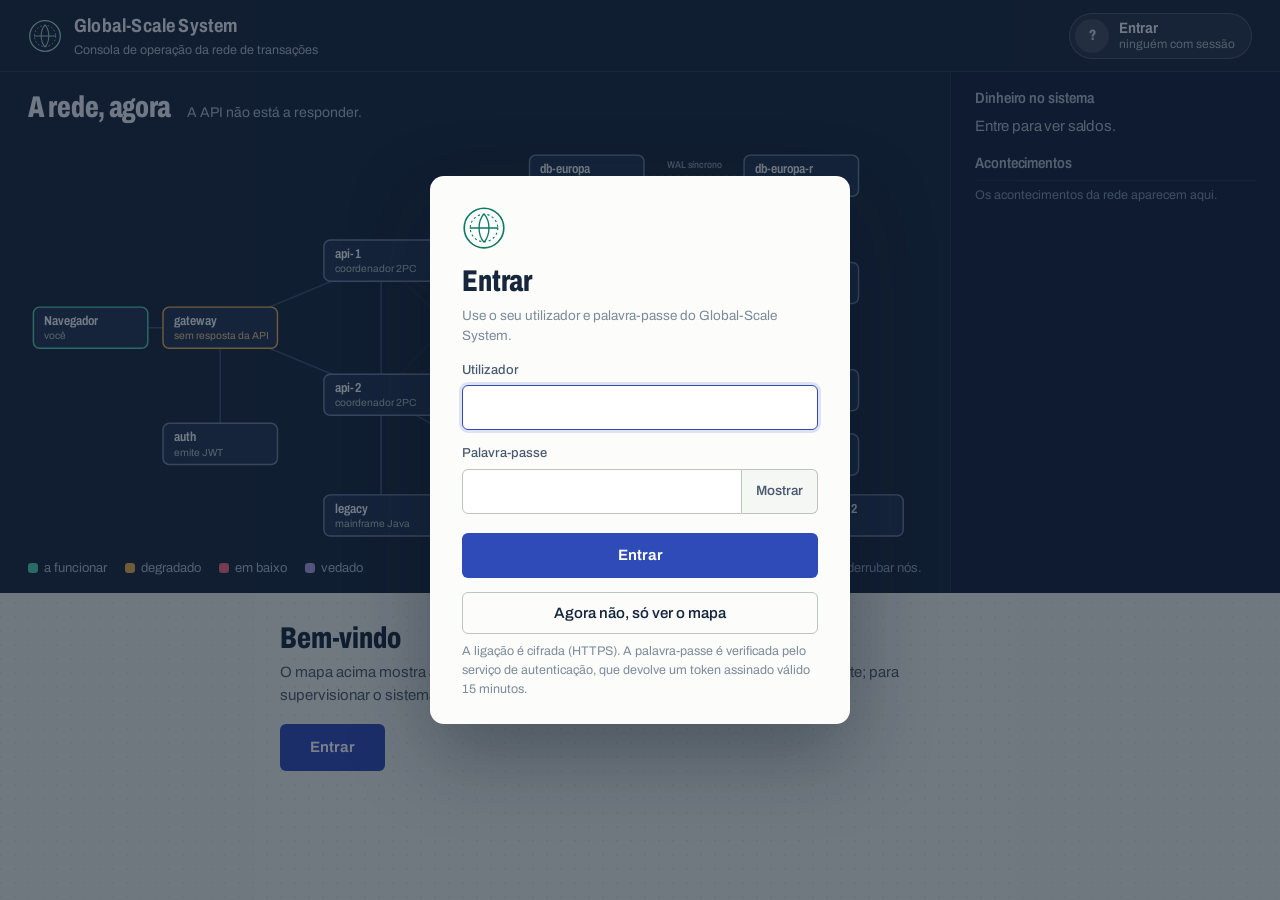
==== commit 15cf46f5: "No Central: caminho alternativo quando uma regiao perde os dois nos Novo no db-central (com replica " ====
--- a/ui/index.html
+++ b/ui/index.html
@@ -311,7 +311,7 @@
     <section class="painel" id="sep-bd" hidden>
       <header class="painel-cab com-acao">
         <div><h2>Bases de dados</h2>
-        <p>Cada nó lido diretamente, um a um. Cada região guarda só as suas contas; a réplica tem de ser igual ao primário; a tabela de taxas é igual em todos.</p></div>
+        <p>Cada nó lido diretamente, um a um. Cada região guarda só as suas contas; a réplica tem de ser igual ao primário; a tabela de taxas é igual em todos. O Nó Central guarda uma cópia dos saldos e as operações que autorizou por uma região em baixo.</p></div>
         <button id="btn-bd" class="discreto" type="button">Atualizar</button>
       </header>
       <div id="bd-resumo"></div>
--- a/ui/app.css
+++ b/ui/app.css
@@ -473,3 +473,8 @@
 .quadro.contas-regiao td { vertical-align: middle; }
 .quadro.contas-regiao th:nth-child(5), .quadro.contas-regiao th:last-child { text-align: right; }
 .quadro.contas-regiao td.acoes-linha { text-align: right; }
+
+/* ------------------------------------------------------------ Nó Central (caminho alternativo) */
+.bd-regiao.ct { border-top-color: var(--nota); }
+.nota-central { margin: 10px 0; padding: 10px 14px; background: var(--nota-claro); color: #0b5a4a; border-radius: var(--r); font-size: 14px; }
+.cc-central { display: block; margin-top: 6px; font-size: 12.5px; font-weight: 600; color: var(--nota); }
